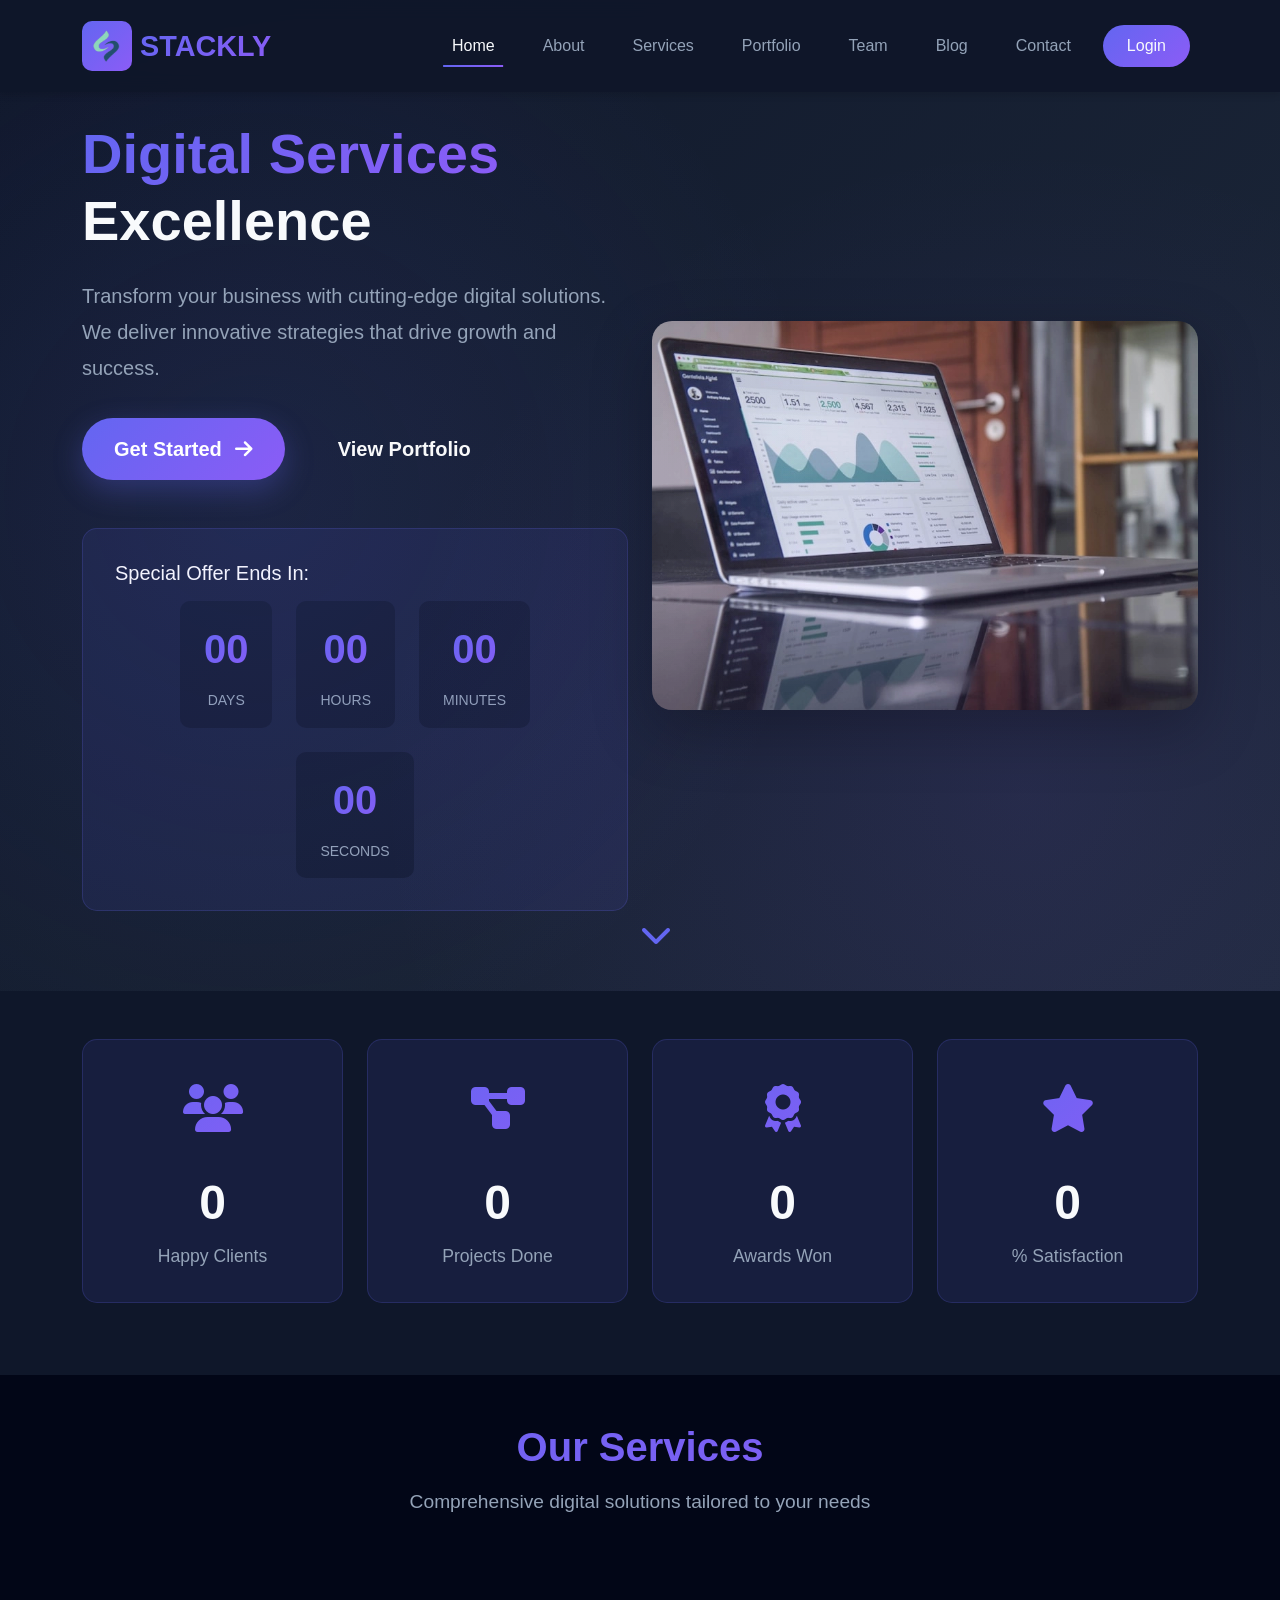
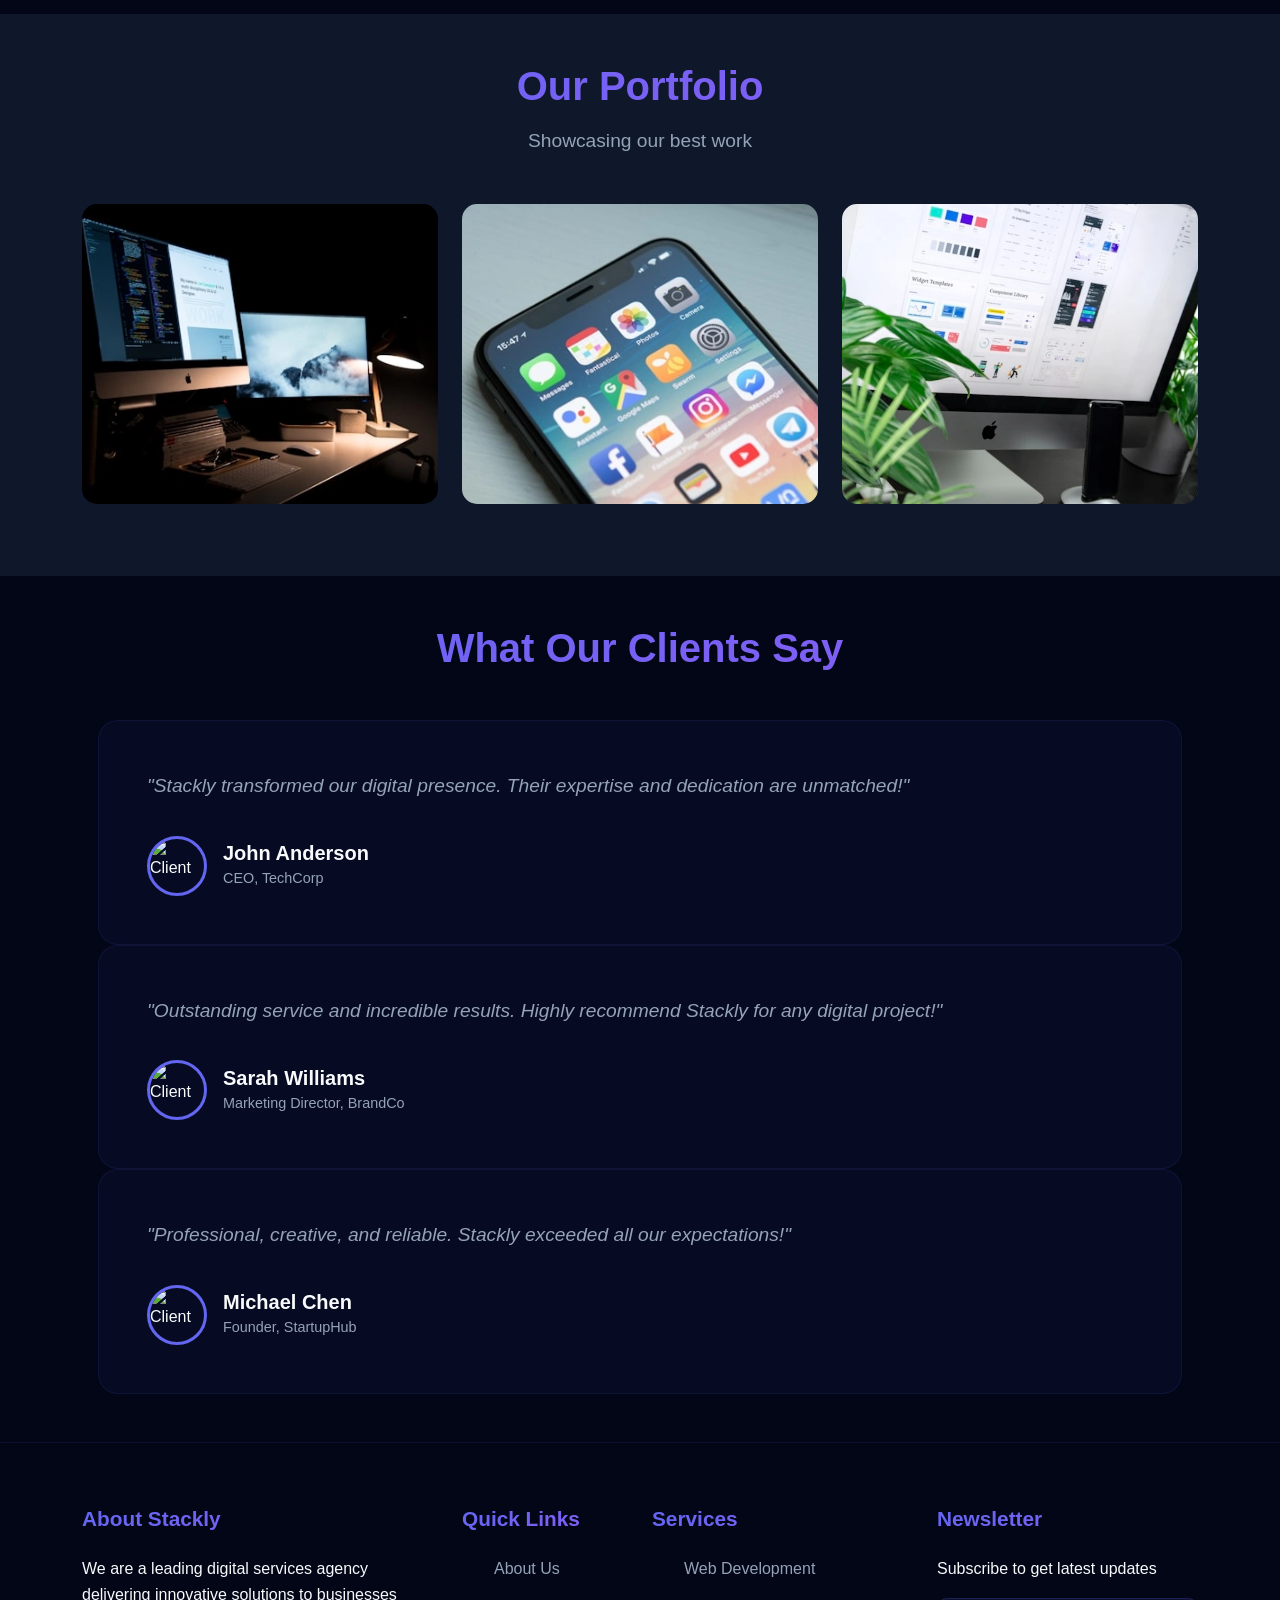
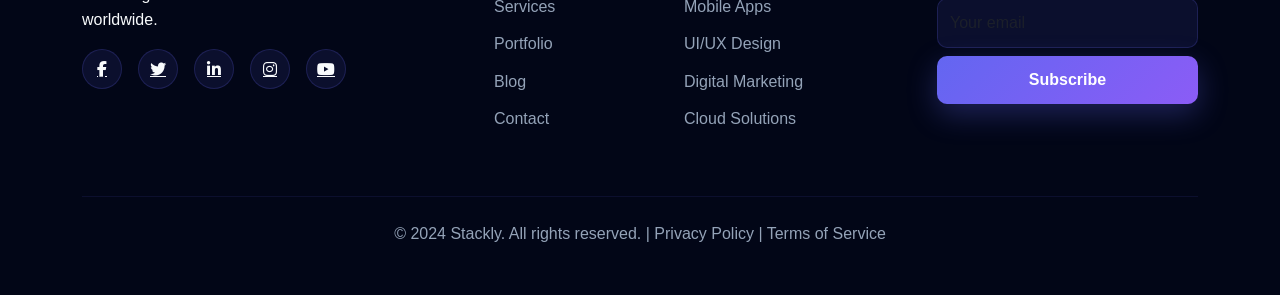
==== index.html @ be6be54f "initial commit" ====
<!DOCTYPE html>
<html lang="en">
<head>
    <meta charset="UTF-8">
    <meta name="viewport" content="width=device-width, initial-scale=1.0">
    <title>Stackly</title>
    
    <!-- CSS Libraries -->
    <link rel="stylesheet" href="https://cdnjs.cloudflare.com/ajax/libs/animate.css/4.1.1/animate.min.css">
    <link rel="stylesheet" href="https://cdn.jsdelivr.net/npm/bootstrap@5.3.0/dist/css/bootstrap.min.css">
    <link rel="stylesheet" href="https://cdnjs.cloudflare.com/ajax/libs/bootstrap-select/1.14.0-beta3/css/bootstrap-select.min.css">
    <link rel="stylesheet" href="https://cdnjs.cloudflare.com/ajax/libs/aos/2.3.4/aos.css">
    <link rel="stylesheet" href="https://cdnjs.cloudflare.com/ajax/libs/font-awesome/6.4.0/css/all.min.css">
    <link rel="stylesheet" href="https://cdnjs.cloudflare.com/ajax/libs/magnific-popup.js/1.1.0/magnific-popup.min.css">
    <link rel="stylesheet" href="https://cdnjs.cloudflare.com/ajax/libs/OwlCarousel2/2.3.4/assets/owl.carousel.min.css">
    <link rel="stylesheet" href="https://cdnjs.cloudflare.com/ajax/libs/slick-carousel/1.8.1/slick.min.css">
    <link rel="stylesheet" href="https://cdnjs.cloudflare.com/ajax/libs/tiny-slider/2.9.4/tiny-slider.css">
    <link rel="stylesheet" href="https://cdnjs.cloudflare.com/ajax/libs/noUiSlider/15.7.0/nouislider.min.css">
    <link rel="stylesheet" href="styles.css">
</head>
<body>
    <!-- Header Navigation -->
    <header class="header-section">
        <nav class="navbar navbar-expand-lg navbar-dark fixed-top">
            <div class="container">
                <a class="navbar-brand animate__animated animate__fadeInLeft" href="index.html" >
                    <img src="images/logoimg.webp" alt="Stackly Logo" class="brand-icon" width="50px" height="50px">
                    <span class="brand-text">STACKLY</span>
                </a>
                <button class="navbar-toggler" type="button" data-bs-toggle="collapse" data-bs-target="#navbarNav">
                    <span class="navbar-toggler-icon"></span>
                </button>
                <div class="collapse navbar-collapse" id="navbarNav">
                    <ul class="navbar-nav ms-auto">
                        <li class="nav-item"><a class="nav-link active" href="index.html">Home</a></li>
                        <li class="nav-item"><a class="nav-link" href="about.html">About</a></li>
                        <li class="nav-item"><a class="nav-link" href="services.html">Services</a></li>
                        <li class="nav-item"><a class="nav-link" href="portfolio.html">Portfolio</a></li>
                        <li class="nav-item"><a class="nav-link" href="team.html">Team</a></li>
                        <li class="nav-item"><a class="nav-link" href="blog.html">Blog</a></li>
                        <li class="nav-item"><a class="nav-link" href="contact.html">Contact</a></li>
                        <li class="nav-item"><a class="nav-link btn-login" href="login.html">Login</a></li>
                    </ul>
                </div>
            </div>
        </nav>
    </header>

    <!-- Hero Section -->
    <section class="hero-section" id="hero">
        <div class="jarallax-container"></div>
        <div class="container">
            <div class="row align-items-center">
                <div class="col-lg-6" data-aos="fade-right" data-aos-duration="1000">
                    <h1 class="hero-title animate__animated animate__fadeInUp">
                        <span class="gradient-text" id="hero-text">Digital Services</span> 
                        <span class="typed-text">Excellence</span>
                    </h1>
                    <p class="hero-description animate__animated animate__fadeInUp animate__delay-1s">
                        Transform your business with cutting-edge digital solutions. We deliver innovative strategies that drive growth and success.
                    </p>
                    <div class="hero-buttons animate__animated animate__fadeInUp animate__delay-2s">
                        <a href="404.html" class="btn btn-primary btn-lg me-3" id="getStartedBtn">
                            <span>Get Started</span>
                            <i class="fas fa-arrow-right ms-2"></i>
                        </a>
                        <a href="portfolio.html" class="btn btn-outline-light btn-lg">
                            <span>View Portfolio</span>
                        </a>
                    </div>
                    
                    <!-- Countdown Timer -->
                    <div class="countdown-section mt-5" data-aos="fade-up" data-aos-delay="300">
                        <h5 class="text-white mb-3">Special Offer Ends In:</h5>
                        <div class="countdown-timer" id="countdown">
                            <div class="countdown-item">
                                <span class="countdown-value" id="days">00</span>
                                <span class="countdown-label">Days</span>
                            </div>
                            <div class="countdown-item">
                                <span class="countdown-value" id="hours">00</span>
                                <span class="countdown-label">Hours</span>
                            </div>
                            <div class="countdown-item">
                                <span class="countdown-value" id="minutes">00</span>
                                <span class="countdown-label">Minutes</span>
                            </div>
                            <div class="countdown-item">
                                <span class="countdown-value" id="seconds">00</span>
                                <span class="countdown-label">Seconds</span>
                            </div>
                        </div>
                    </div>
                </div>
                <div class="col-lg-6" data-aos="fade-left" data-aos-duration="1000">
                    <div class="hero-image">
                        <img src="images/1.webp" alt="Digital Services" class="img-fluid floating">
                    </div>
                </div>
            </div>
        </div>
        <div class="scroll-indicator animate__animated animate__bounce animate__infinite">
            <i class="fas fa-chevron-down"></i>
        </div>
    </section>

    <!-- Stats Section -->
    <section class="stats-section py-5">
        <div class="container">
            <div class="row text-center">
                <div class="col-md-3 col-sm-6 mb-4" data-aos="zoom-in" data-aos-delay="100">
                    <div class="stat-card">
                        <div class="stat-icon"><i class="fas fa-users"></i></div>
                        <div class="stat-number counter" data-target="500">0</div>
                        <div class="stat-label">Happy Clients</div>
                    </div>
                </div>
                <div class="col-md-3 col-sm-6 mb-4" data-aos="zoom-in" data-aos-delay="200">
                    <div class="stat-card">
                        <div class="stat-icon"><i class="fas fa-project-diagram"></i></div>
                        <div class="stat-number counter" data-target="850">0</div>
                        <div class="stat-label">Projects Done</div>
                    </div>
                </div>
                <div class="col-md-3 col-sm-6 mb-4" data-aos="zoom-in" data-aos-delay="300">
                    <div class="stat-card">
                        <div class="stat-icon"><i class="fas fa-award"></i></div>
                        <div class="stat-number counter" data-target="120">0</div>
                        <div class="stat-label">Awards Won</div>
                    </div>
                </div>
                <div class="col-md-3 col-sm-6 mb-4" data-aos="zoom-in" data-aos-delay="400">
                    <div class="stat-card">
                        <div class="stat-icon"><i class="fas fa-star"></i></div>
                        <div class="stat-number counter" data-target="98">0</div>
                        <div class="stat-label">% Satisfaction</div>
                    </div>
                </div>
            </div>
        </div>
    </section>

    <!-- Services Carousel -->
    <section class="services-carousel-section py-5">
        <div class="container">
            <div class="section-title text-center mb-5" data-aos="fade-up">
                <h2 class="circular-text">Our Services</h2>
                <p class="lead">Comprehensive digital solutions tailored to your needs</p>
            </div>
            
            <div class="owl-carousel owl-theme services-owl">
                <div class="service-card" data-aos="flip-left">
                    <div class="service-icon"><i class="fas fa-laptop-code"></i></div>
                    <h3>Web Development</h3>
                    <p>Custom websites and web applications built with modern technologies</p>
                </div>
                <div class="service-card" data-aos="flip-left" data-aos-delay="100">
                    <div class="service-icon"><i class="fas fa-mobile-alt"></i></div>
                    <h3>Mobile Apps</h3>
                    <p>Native and cross-platform mobile applications for iOS and Android</p>
                </div>
                <div class="service-card" data-aos="flip-left" data-aos-delay="200">
                    <div class="service-icon"><i class="fas fa-palette"></i></div>
                    <h3>UI/UX Design</h3>
                    <p>Beautiful, intuitive designs that enhance user experience</p>
                </div>
                <div class="service-card" data-aos="flip-left" data-aos-delay="300">
                    <div class="service-icon"><i class="fas fa-chart-line"></i></div>
                    <h3>Digital Marketing</h3>
                    <p>Strategic marketing campaigns that drive results</p>
                </div>
                <div class="service-card" data-aos="flip-left" data-aos-delay="400">
                    <div class="service-icon"><i class="fas fa-cloud"></i></div>
                    <h3>Cloud Solutions</h3>
                    <p>Scalable cloud infrastructure and migration services</p>
                </div>
            </div>
        </div>
    </section>

    <!-- Portfolio Grid with Isotope -->
    <section class="portfolio-section py-5">
        <div class="container">
            <div class="section-title text-center mb-5" data-aos="fade-up">
                <h2>Our Portfolio</h2>
                <p class="lead">Showcasing our best work</p>
            </div>
            
          
            
            <div class="portfolio-grid row">
                <div class="col-lg-4 col-md-6 mb-4 portfolio-item web">
                    <div class="portfolio-card" data-aos="zoom-in">
                        <img src="images/2.webp" alt="Project 1">
                        <div class="portfolio-overlay">
                            <h4>E-Commerce Platform</h4>
                            <p>Web Development</p>
                            
                        </div>
                    </div>
                </div>
                <div class="col-lg-4 col-md-6 mb-4 portfolio-item mobile">
                    <div class="portfolio-card" data-aos="zoom-in" data-aos-delay="100">
                        <img src="images/3.webp" alt="Project 2">
                        <div class="portfolio-overlay">
                            <h4>Fitness Mobile App</h4>
                            <p>Mobile Development</p>
                            
                        </div>
                    </div>
                </div>
                <div class="col-lg-4 col-md-6 mb-4 portfolio-item branding">
                    <div class="portfolio-card" data-aos="zoom-in" data-aos-delay="200">
                        <img src="images/4.webp" alt="Project 3">
                        <div class="portfolio-overlay">
                            <h4>Brand Identity</h4>
                            <p>Branding Design</p>
                            
                        </div>
                    </div>
                </div>
            </div>
        </div>
    </section>

    <!-- Testimonials Slider -->
    <section class="testimonials-section py-5">
        <div class="container">
            <div class="section-title text-center mb-5" data-aos="fade-up">
                <h2>What Our Clients Say</h2>
            </div>
            
            <div class="testimonials-slider">
                <div class="testimonial-item">
                    <div class="testimonial-content">
                        <p class="testimonial-text">"Stackly transformed our digital presence. Their expertise and dedication are unmatched!"</p>
                        <div class="testimonial-author">
                            <img src="https://randomuser.me/api/portraits/men/32.jpg" alt="Client">
                            <div>
                                <h5>John Anderson</h5>
                                <span>CEO, TechCorp</span>
                            </div>
                        </div>
                    </div>
                </div>
                <div class="testimonial-item">
                    <div class="testimonial-content">
                        <p class="testimonial-text">"Outstanding service and incredible results. Highly recommend Stackly for any digital project!"</p>
                        <div class="testimonial-author">
                            <img src="https://randomuser.me/api/portraits/women/44.jpg" alt="Client">
                            <div>
                                <h5>Sarah Williams</h5>
                                <span>Marketing Director, BrandCo</span>
                            </div>
                        </div>
                    </div>
                </div>
                <div class="testimonial-item">
                    <div class="testimonial-content">
                        <p class="testimonial-text">"Professional, creative, and reliable. Stackly exceeded all our expectations!"</p>
                        <div class="testimonial-author">
                            <img src="https://randomuser.me/api/portraits/men/67.jpg" alt="Client">
                            <div>
                                <h5>Michael Chen</h5>
                                <span>Founder, StartupHub</span>
                            </div>
                        </div>
                    </div>
                </div>
            </div>
        </div>
    </section>

    <!-- Footer -->
    <footer class="footer-section">
        <div class="container">
            <div class="row">
                <div class="col-lg-4 col-md-6 mb-4" data-aos="fade-up">
                    <h4 class="footer-title">About Stackly</h4>
                    <p>We are a leading digital services agency delivering innovative solutions to businesses worldwide.</p>
                    <div class="social-links mt-3">
                        <a href="https://facebook.com" target="_blank" class="social-link"><i class="fab fa-facebook-f"></i></a>
                        <a href="https://twitter.com" target="_blank" class="social-link"><i class="fab fa-twitter"></i></a>
                        <a href="https://linkedin.com" target="_blank" class="social-link"><i class="fab fa-linkedin-in"></i></a>
                        <a href="https://instagram.com" target="_blank" class="social-link"><i class="fab fa-instagram"></i></a>
                        <a href="https://youtube.com" target="_blank" class="social-link"><i class="fab fa-youtube"></i></a>
                    </div>
                </div>
                <div class="col-lg-2 col-md-6 mb-4" data-aos="fade-up" data-aos-delay="100">
                    <h4 class="footer-title">Quick Links</h4>
                    <ul class="footer-links">
                        <li><a href="about.html">About Us</a></li>
                        <li><a href="services.html">Services</a></li>
                        <li><a href="portfolio.html">Portfolio</a></li>
                        <li><a href="blog.html">Blog</a></li>
                        <li><a href="contact.html">Contact</a></li>
                    </ul>
                </div>
                <div class="col-lg-3 col-md-6 mb-4" data-aos="fade-up" data-aos-delay="200">
                    <h4 class="footer-title">Services</h4>
                    <ul class="footer-links">
                        <li><a href="services.html">Web Development</a></li>
                        <li><a href="services.html">Mobile Apps</a></li>
                        <li><a href="services.html">UI/UX Design</a></li>
                        <li><a href="services.html">Digital Marketing</a></li>
                        <li><a href="services.html">Cloud Solutions</a></li>
                    </ul>
                </div>
                <div class="col-lg-3 col-md-6 mb-4" data-aos="fade-up" data-aos-delay="300">
                    <h4 class="footer-title">Newsletter</h4>
                    <p>Subscribe to get latest updates</p>
                    <form class="newsletter-form">
                        <input type="email" class="form-control mb-2" placeholder="Your email">
                        <button type="submit" class="btn btn-primary w-100">Subscribe</button>
                    </form>
                </div>
            </div>
            <div class="footer-bottom text-center mt-4 pt-4">
                <p>&copy; 2024 Stackly. All rights reserved. | <a href="404.html">Privacy Policy</a> | <a href="404.html">Terms of Service</a></p>
            </div>
        </div>
    </footer>

    <!-- JS Libraries -->
    <script src="https://cdnjs.cloudflare.com/ajax/libs/jquery/3.7.0/jquery.min.js"></script>
    <script src="https://cdn.jsdelivr.net/npm/bootstrap@5.3.0/dist/js/bootstrap.bundle.min.js"></script>
    <script src="https://cdnjs.cloudflare.com/ajax/libs/bootstrap-select/1.14.0-beta3/js/bootstrap-select.min.js"></script>
    <script src="https://cdnjs.cloudflare.com/ajax/libs/aos/2.3.4/aos.js"></script>
    <script src="https://cdnjs.cloudflare.com/ajax/libs/gsap/3.12.2/gsap.min.js"></script>
    <script src="https://cdnjs.cloudflare.com/ajax/libs/gsap/3.12.2/ScrollTrigger.min.js"></script>
    <script src="https://cdnjs.cloudflare.com/ajax/libs/jquery.imagesloaded/5.0.0/imagesloaded.pkgd.min.js"></script>
    <script src="https://cdnjs.cloudflare.com/ajax/libs/jquery.isotope/3.0.6/isotope.pkgd.min.js"></script>
    <script src="https://cdnjs.cloudflare.com/ajax/libs/jarallax/2.1.3/jarallax.min.js"></script>
    <script src="https://cdnjs.cloudflare.com/ajax/libs/jquery-appear/0.4.1/jquery.appear.min.js"></script>
    <script src="https://cdnjs.cloudflare.com/ajax/libs/circletype/2.3.0/circletype.min.js"></script>
    <script src="https://cdnjs.cloudflare.com/ajax/libs/lettering.js/0.7.0/jquery.lettering.min.js"></script>
    <script src="https://cdnjs.cloudflare.com/ajax/libs/magnific-popup.js/1.1.0/jquery.magnific-popup.min.js"></script>
    <script src="https://cdnjs.cloudflare.com/ajax/libs/jquery-validate/1.19.5/jquery.validate.min.js"></script>
    <script src="https://cdnjs.cloudflare.com/ajax/libs/noUiSlider/15.7.0/nouislider.min.js"></script>
    <script src="https://cdnjs.cloudflare.com/ajax/libs/wnumb/1.2.0/wNumb.min.js"></script>
    <script src="https://cdnjs.cloudflare.com/ajax/libs/OwlCarousel2/2.3.4/owl.carousel.min.js"></script>
    <script src="https://cdnjs.cloudflare.com/ajax/libs/slick-carousel/1.8.1/slick.min.js"></script>
    <script src="https://cdnjs.cloudflare.com/ajax/libs/tiny-slider/2.9.4/min/tiny-slider.js"></script>
    <script src="script.js"></script>
      <script>
        document.querySelector('.newsletter-form').addEventListener('submit', function(e) {
            e.preventDefault();
            window.location.href = '404.html';
        });
    </script>
</body>
</html>
---- styles.css ----
html,body{
    width: 100%;
    overflow-x: hidden;
}
* {
    margin: 0;
    padding: 0;
    box-sizing: border-box;
}

:root {
    --primary-color: #6366f1;
    --secondary-color: #8b5cf6;
    --accent-color: #ec4899;
    --dark-bg: #0f172a;
    --darker-bg: #020617;
    --light-text: #f8fafc;
    --gray-text: #94a3b8;
    --success-color: #10b981;
    --warning-color: #f59e0b;
    --gradient-1: linear-gradient(135deg, #6366f1 0%, #8b5cf6 100%);
    --gradient-2: linear-gradient(135deg, #ec4899 0%, #f43f5e 100%);
    --gradient-3: linear-gradient(135deg, #0ea5e9 0%, #6366f1 100%);
}

body {
    font-family: 'Inter', -apple-system, BlinkMacSystemFont, 'Segoe UI', Roboto, sans-serif;
    background-color: var(--darker-bg);
    color: var(--light-text);
    overflow-x: hidden;
    line-height: 1.6;
}

/* Header and Navigation */
.header-section {
    position: relative;
    z-index: 1000;
}

.navbar {
    background: rgba(15, 23, 42, 0.95);
    backdrop-filter: blur(10px);
    padding: 1rem 0;
    transition: all 0.3s ease;
    box-shadow: 0 4px 6px rgba(0, 0, 0, 0.1);
}

.navbar-brand {
    font-size: 1.8rem;
    font-weight: 800;
    display: flex;
    align-items: center;
    gap: 0.5rem;
    color: var(--light-text) !important;
}

.brand-icon {
    background: var(--gradient-1);
    padding: 0.5rem;
    border-radius: 10px;
    display: flex;
    align-items: center;
    justify-content: center;
}

.brand-text {
    background: var(--gradient-1);
    -webkit-background-clip: text;
    -webkit-text-fill-color: transparent;
    background-clip: text;
}

.nav-link {
    color: var(--gray-text) !important;
    font-weight: 500;
    margin: 0 0.5rem;
    padding: 0.5rem 1rem !important;
    transition: all 0.3s ease;
    position: relative;
}

.nav-link::after {
    content: '';
    position: absolute;
    bottom: 0;
    left: 50%;
    transform: translateX(-50%);
    width: 0;
    height: 2px;
    background: var(--gradient-1);
    transition: width 0.3s ease;
}

.nav-link:hover,
.nav-link.active {
    color: var(--light-text) !important;
}

.nav-link:hover::after,
.nav-link.active::after {
    width: 80%;
}

.btn-login {
    background: var(--gradient-1);
    border-radius: 25px;
    padding: 0.5rem 1.5rem !important;
    color: var(--light-text) !important;
}

.btn-login:hover {
    transform: translateY(-2px);
    box-shadow: 0 10px 20px rgba(99, 102, 241, 0.3);
}

/* Hero Section */
.hero-section {
    min-height: 100vh;
    display: flex;
    align-items: center;
    background: linear-gradient(135deg, #0f172a 0%, #1e293b 100%);
    position: relative;
    padding: 120px 0 80px;
    overflow: hidden;
}

.hero-section::before {
    content: '';
    position: absolute;
    top: 0;
    left: 0;
    width: 100%;
    height: 100%;
    background: radial-gradient(circle at 20% 50%, rgba(99, 102, 241, 0.1) 0%, transparent 50%),
                radial-gradient(circle at 80% 80%, rgba(139, 92, 246, 0.1) 0%, transparent 50%);
}

.hero-title {
    font-size: 3.5rem;
    font-weight: 800;
    line-height: 1.2;
    margin-bottom: 1.5rem;
    color: var(--light-text);
}

.gradient-text {
    background: var(--gradient-1);
    -webkit-background-clip: text;
    -webkit-text-fill-color: transparent;
    background-clip: text;
    display: inline-block;
}

.hero-description {
    font-size: 1.25rem;
    color: var(--gray-text);
    margin-bottom: 2rem;
    line-height: 1.8;
}

.hero-buttons .btn {
    padding: 1rem 2rem;
    font-weight: 600;
    border-radius: 50px;
    transition: all 0.3s ease;
    border: none;
}

.btn-primary {
    background: var(--gradient-1);
    box-shadow: 0 10px 30px rgba(99, 102, 241, 0.3);
}

.btn-primary:hover {
    transform: translateY(-3px);
    box-shadow: 0 15px 40px rgba(99, 102, 241, 0.4);
}

.btn-outline-light {
    border: 2px solid var(--light-text);
    background: transparent;
}

.btn-outline-light:hover {
    background: var(--light-text);
    color: var(--dark-bg) !important;
    transform: translateY(-3px);
}

.hero-image img {
    border-radius: 20px;
    box-shadow: 0 20px 60px rgba(0, 0, 0, 0.3);
}

.floating {
    animation: floating 3s ease-in-out infinite;
}

@keyframes floating {
    0%, 100% {
        transform: translateY(0);
    }
    50% {
        transform: translateY(-20px);
    }
}

.scroll-indicator {
    position: absolute;
    bottom: 30px;
    left: 50%;
    transform: translateX(-50%);
    font-size: 2rem;
    color: var(--primary-color);
}

/* Countdown Timer */
.countdown-section {
    background: rgba(99, 102, 241, 0.1);
    padding: 2rem;
    border-radius: 15px;
    border: 1px solid rgba(99, 102, 241, 0.2);
}

.countdown-timer {
    display: flex;
    gap: 1.5rem;
    justify-content: center;
    flex-wrap: wrap;
}

.countdown-item {
    display: flex;
    flex-direction: column;
    align-items: center;
    background: rgba(15, 23, 42, 0.5);
    padding: 1rem 1.5rem;
    border-radius: 10px;
    min-width: 80px;
}

.countdown-value {
    font-size: 2.5rem;
    font-weight: 700;
    background: var(--gradient-1);
    -webkit-background-clip: text;
    -webkit-text-fill-color: transparent;
    background-clip: text;
}

.countdown-label {
    font-size: 0.875rem;
    color: var(--gray-text);
    margin-top: 0.5rem;
    text-transform: uppercase;
}

/* Stats Section */
.stats-section {
    background: var(--dark-bg);
    padding: 4rem 0;
}

.stat-card {
    background: rgba(99, 102, 241, 0.1);
    padding: 2rem;
    border-radius: 15px;
    transition: all 0.3s ease;
    border: 1px solid rgba(99, 102, 241, 0.2);
}

.stat-card:hover {
    transform: translateY(-10px);
    box-shadow: 0 20px 40px rgba(99, 102, 241, 0.2);
    border-color: var(--primary-color);
}

.stat-icon {
    font-size: 3rem;
    background: var(--gradient-1);
    -webkit-background-clip: text;
    -webkit-text-fill-color: transparent;
    background-clip: text;
    margin-bottom: 1rem;
}

.stat-number {
    font-size: 3rem;
    font-weight: 800;
    color: var(--light-text);
}

.stat-label {
    color: var(--gray-text);
    font-size: 1.1rem;
}

/* Services Carousel */
.services-carousel-section {
    background: var(--darker-bg);
    padding: 5rem 0;
}

.section-title h2 {
    font-size: 2.5rem;
    font-weight: 800;
    margin-bottom: 1rem;
    background: var(--gradient-1);
    -webkit-background-clip: text;
    -webkit-text-fill-color: transparent;
    background-clip: text;
}

.section-title p {
    color: var(--gray-text);
    font-size: 1.2rem;
}

.service-card {
    background: rgba(99, 102, 241, 0.05);
    padding: 3rem 2rem;
    border-radius: 20px;
    text-align: center;
    transition: all 0.3s ease;
    border: 1px solid rgba(99, 102, 241, 0.1);
    margin: 1rem;
}

.service-card:hover {
    background: rgba(99, 102, 241, 0.1);
    transform: translateY(-10px);
    border-color: var(--primary-color);
}

.service-icon {
    font-size: 3.5rem;
    background: var(--gradient-1);
    -webkit-background-clip: text;
    -webkit-text-fill-color: transparent;
    background-clip: text;
    margin-bottom: 1.5rem;
}

.service-card h3 {
    font-size: 1.5rem;
    font-weight: 700;
    margin-bottom: 1rem;
    color: var(--light-text);
}

.service-card p {
    color: var(--gray-text);
    line-height: 1.8;
}

/* Portfolio Section */
.portfolio-section {
    background: var(--dark-bg);
    padding: 5rem 0;
}

.portfolio-filters {
    margin-bottom: 3rem;
}

.filter-btn {
    background: transparent;
    border: 2px solid rgba(99, 102, 241, 0.3);
    color: var(--gray-text);
    padding: 0.75rem 2rem;
    margin: 0.5rem;
    border-radius: 50px;
    font-weight: 600;
    transition: all 0.3s ease;
    cursor: pointer;
}

.filter-btn:hover,
.filter-btn.active {
    background: var(--gradient-1);
    color: var(--light-text);
    border-color: transparent;
    transform: translateY(-2px);
}

.portfolio-card {
    position: relative;
    border-radius: 15px;
    overflow: hidden;
    cursor: pointer;
}

.portfolio-card img {
    width: 100%;
    height: 300px;
    object-fit: cover;
    transition: transform 0.5s ease;
}

.portfolio-overlay {
    position: absolute;
    top: 0;
    left: 0;
    width: 100%;
    height: 100%;
    background: linear-gradient(135deg, rgba(99, 102, 241, 0.9), rgba(139, 92, 246, 0.9));
    display: flex;
    flex-direction: column;
    align-items: center;
    justify-content: center;
    opacity: 0;
    transition: all 0.3s ease;
}

.portfolio-card:hover .portfolio-overlay {
    opacity: 1;
}

.portfolio-card:hover img {
    transform: scale(1.1);
}

.portfolio-overlay h4 {
    font-size: 1.5rem;
    font-weight: 700;
    margin-bottom: 0.5rem;
}

.portfolio-overlay p {
    color: rgba(255, 255, 255, 0.9);
    margin-bottom: 1rem;
}

.popup-link {
    background: rgba(255, 255, 255, 0.2);
    width: 50px;
    height: 50px;
    border-radius: 50%;
    display: flex;
    align-items: center;
    justify-content: center;
    color: var(--light-text);
    font-size: 1.2rem;
    transition: all 0.3s ease;
}

.popup-link:hover {
    background: var(--light-text);
    color: var(--primary-color);
    transform: scale(1.1);
}

/* Testimonials */
.testimonials-section {
    background: var(--darker-bg);
    padding: 5rem 0;
}

.testimonial-item {
    padding: 0 1rem;
}

.testimonial-content {
    background: rgba(99, 102, 241, 0.05);
    padding: 3rem;
    border-radius: 20px;
    border: 1px solid rgba(99, 102, 241, 0.1);
}

.testimonial-text {
    font-size: 1.2rem;
    color: var(--gray-text);
    margin-bottom: 2rem;
    font-style: italic;
    line-height: 1.8;
}

.testimonial-author {
    display: flex;
    align-items: center;
    gap: 1rem;
}

.testimonial-author img {
    width: 60px;
    height: 60px;
    border-radius: 50%;
    border: 3px solid var(--primary-color);
}

.testimonial-author h5 {
    margin: 0;
    font-weight: 700;
    color: var(--light-text);
}

.testimonial-author span {
    color: var(--gray-text);
    font-size: 0.9rem;
}

/* Footer */
.footer-section {
    background: var(--darker-bg);
    padding: 4rem 0 2rem;
    border-top: 1px solid rgba(99, 102, 241, 0.1);
}

.footer-title {
    font-size: 1.3rem;
    font-weight: 700;
    margin-bottom: 1.5rem;
    background: var(--gradient-1);
    -webkit-background-clip: text;
    -webkit-text-fill-color: transparent;
    background-clip: text;
}

.social-links {
    display: flex;
    gap: 1rem;
}

.social-link {
    width: 40px;
    height: 40px;
    border-radius: 50%;
    background: rgba(99, 102, 241, 0.1);
    display: flex;
    align-items: center;
    justify-content: center;
    color: var(--light-text);
    transition: all 0.3s ease;
    border: 1px solid rgba(99, 102, 241, 0.2);
}

.social-link:hover {
    background: var(--gradient-1);
    transform: translateY(-3px);
    box-shadow: 0 10px 20px rgba(99, 102, 241, 0.3);
}

.footer-links {
    list-style: none;
}

.footer-links li {
    margin-bottom: 0.75rem;
}

.footer-links a {
    color: var(--gray-text);
    text-decoration: none;
    transition: all 0.3s ease;
}

.footer-links a:hover {
    color: var(--primary-color);
    padding-left: 5px;
}

.newsletter-form input {
    background: rgba(99, 102, 241, 0.1);
    border: 1px solid rgba(99, 102, 241, 0.2);
    color: var(--light-text);
    padding: 0.75rem;
    border-radius: 10px;
}

.newsletter-form input:focus {
    outline: none;
    border-color: var(--primary-color);
    background: rgba(99, 102, 241, 0.15);
    color: var(--light-text);

}

.newsletter-form .btn {
    background: var(--gradient-1);
    border: none;
    padding: 0.75rem;
    border-radius: 10px;
    font-weight: 600;
}

.footer-bottom {
    border-top: 1px solid rgba(99, 102, 241, 0.1);
    color: var(--gray-text);
}

.footer-bottom a {
    color: var(--gray-text);
    text-decoration: none;
}

.footer-bottom a:hover {
    color: var(--primary-color);
}

/* Responsive Design */
@media (max-width: 991px) {
    .hero-title {
        font-size: 2.5rem;
    }
    
    .navbar-collapse {
        background: rgba(15, 23, 42, 0.98);
        padding: 1rem;
        border-radius: 10px;
        margin-top: 1rem;
    }
}

@media (max-width: 768px) {
    .hero-title {
        font-size: 2rem;
    }
    
    .hero-description {
        font-size: 1rem;
    }
    
    .countdown-timer {
        gap: 1rem;
    }
    
    .countdown-item {
        min-width: 60px;
        padding: 0.75rem 1rem;
    }
    
    .countdown-value {
        font-size: 2rem;
    }
    
    .stat-number {
        font-size: 2.5rem;
    }
    
    .section-title h2 {
        font-size: 2rem;
    }
}

@media (max-width: 576px) {
    .hero-section {
        padding: 100px 0 60px;
    }
    
    .hero-title {
        font-size: 1.75rem;
    }
    
    .hero-buttons .btn {
        padding: 0.75rem 1.5rem;
        font-size: 0.9rem;
        display: block;
        width: 100%;
        margin-bottom: 1rem;
    }
    
    .countdown-section {
        padding: 1.5rem 1rem;
    }
    
    .stat-card {
        padding: 1.5rem;
    }
    
    .testimonial-content {
        padding: 2rem 1.5rem;
    }
    
    .testimonial-text {
        font-size: 1rem;
    }
}

@media (max-width: 320px) {
    .hero-title {
        font-size: 1.5rem;
    }
    
    .countdown-item {
        min-width: 50px;
        padding: 0.5rem 0.75rem;
    }
    
    .countdown-value {
        font-size: 1.5rem;
    }
    
    .stat-number {
        font-size: 2rem;
    }
    
    .stat-icon {
        font-size: 2rem;
    }
}
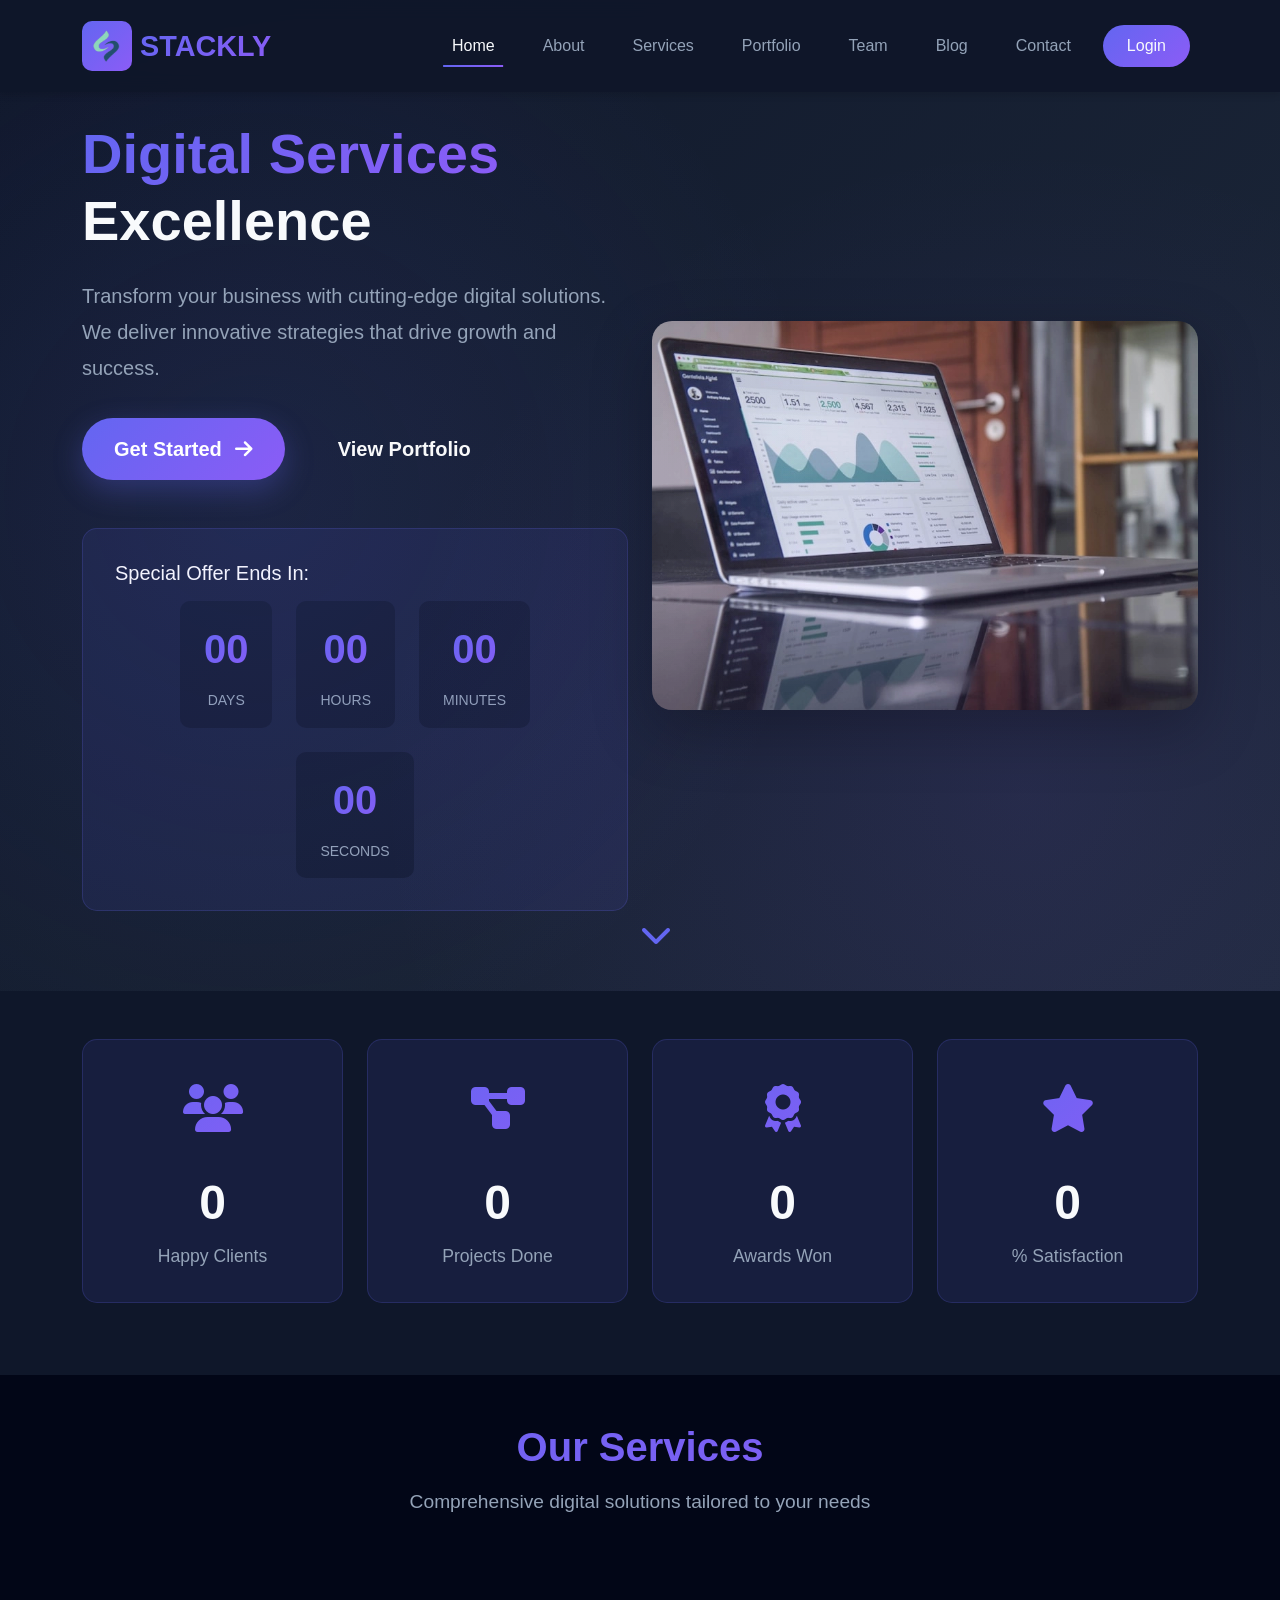
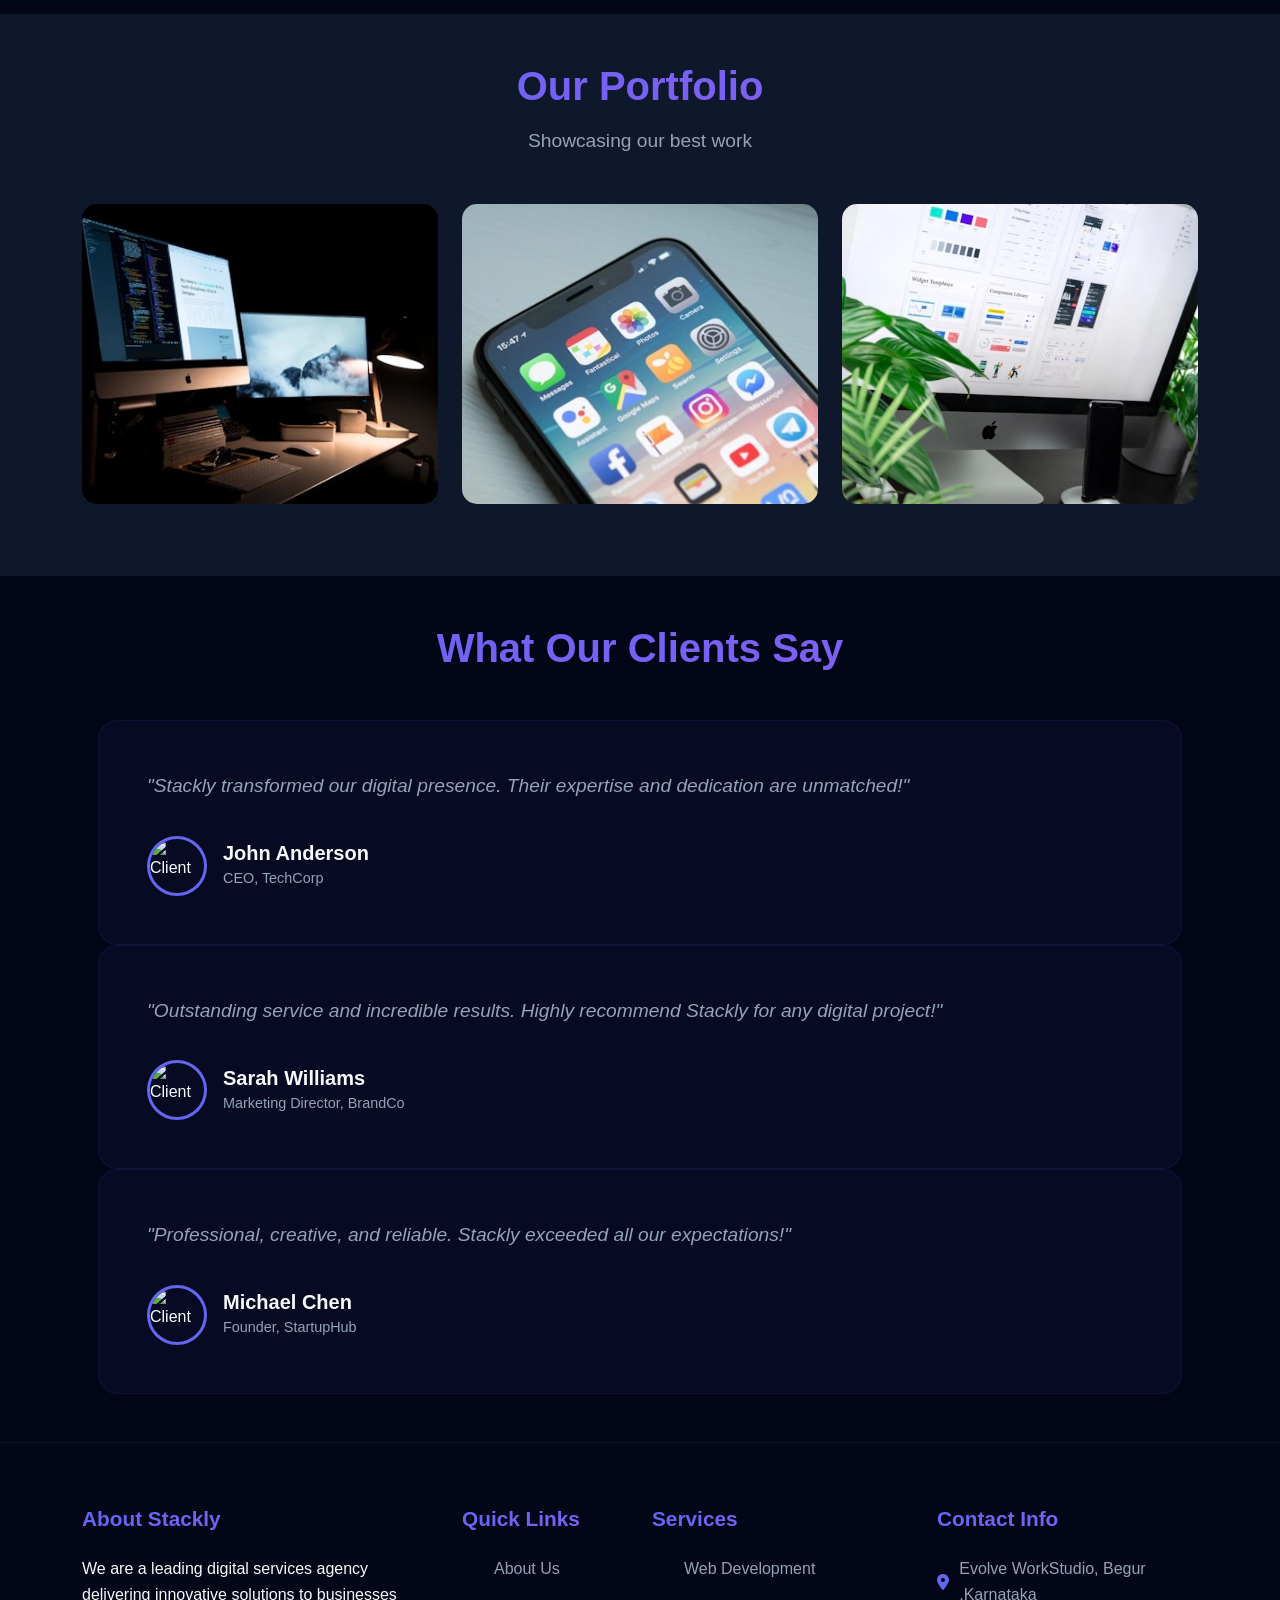
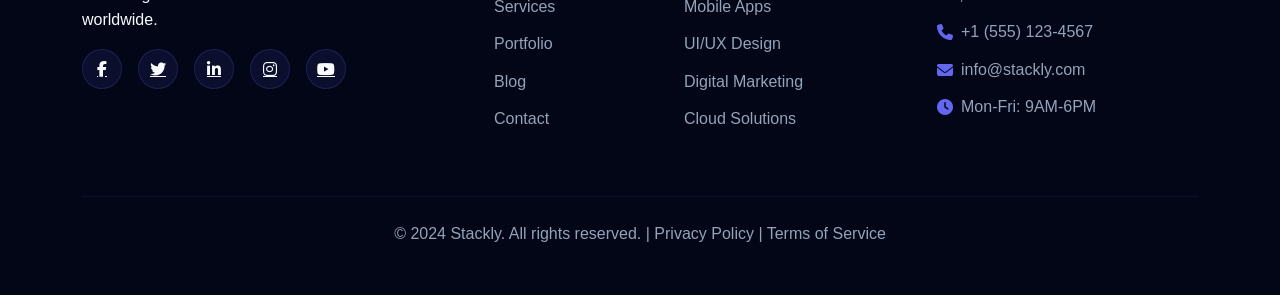
==== commit 53437417: "bug cleared" ====
--- a/index.html
+++ b/index.html
@@ -279,11 +279,11 @@
                     <h4 class="footer-title">About Stackly</h4>
                     <p>We are a leading digital services agency delivering innovative solutions to businesses worldwide.</p>
                     <div class="social-links mt-3">
-                        <a href="https://facebook.com" target="_blank" class="social-link"><i class="fab fa-facebook-f"></i></a>
-                        <a href="https://twitter.com" target="_blank" class="social-link"><i class="fab fa-twitter"></i></a>
-                        <a href="https://linkedin.com" target="_blank" class="social-link"><i class="fab fa-linkedin-in"></i></a>
-                        <a href="https://instagram.com" target="_blank" class="social-link"><i class="fab fa-instagram"></i></a>
-                        <a href="https://youtube.com" target="_blank" class="social-link"><i class="fab fa-youtube"></i></a>
+                        <a href="404.html" class="social-link"><i class="fab fa-facebook-f"></i></a>
+                        <a href="404.html" class="social-link"><i class="fab fa-twitter"></i></a>
+                        <a href="404.html" class="social-link"><i class="fab fa-linkedin-in"></i></a>
+                        <a href="404.html" class="social-link"><i class="fab fa-instagram"></i></a>
+                        <a href="404.html" class="social-link"><i class="fab fa-youtube"></i></a>
                     </div>
                 </div>
                 <div class="col-lg-2 col-md-6 mb-4" data-aos="fade-up" data-aos-delay="100">
@@ -307,12 +307,13 @@
                     </ul>
                 </div>
                 <div class="col-lg-3 col-md-6 mb-4" data-aos="fade-up" data-aos-delay="300">
-                    <h4 class="footer-title">Newsletter</h4>
-                    <p>Subscribe to get latest updates</p>
-                    <form class="newsletter-form">
-                        <input type="email" class="form-control mb-2" placeholder="Your email">
-                        <button type="submit" class="btn btn-primary w-100">Subscribe</button>
-                    </form>
+                    <h4 class="footer-title">Contact Info</h4>
+                    <div class="contact-info">
+                        <p><i class="fas fa-map-marker-alt me-2"></i>Evolve WorkStudio, Begur ,Karnataka</p>
+                        <p><i class="fas fa-phone me-2"></i>+1 (555) 123-4567</p>
+                        <p><i class="fas fa-envelope me-2"></i>info@stackly.com</p>
+                        <p><i class="fas fa-clock me-2"></i>Mon-Fri: 9AM-6PM</p>
+                    </div>
                 </div>
             </div>
             <div class="footer-bottom text-center mt-4 pt-4">
@@ -342,11 +343,5 @@
     <script src="https://cdnjs.cloudflare.com/ajax/libs/slick-carousel/1.8.1/slick.min.js"></script>
     <script src="https://cdnjs.cloudflare.com/ajax/libs/tiny-slider/2.9.4/min/tiny-slider.js"></script>
     <script src="script.js"></script>
-      <script>
-        document.querySelector('.newsletter-form').addEventListener('submit', function(e) {
-            e.preventDefault();
-            window.location.href = '404.html';
-        });
-    </script>
 </body>
 </html>
--- a/styles.css
+++ b/styles.css
@@ -559,6 +559,19 @@
     padding-left: 5px;
 }
 
+.contact-info p {
+    color: var(--gray-text);
+    margin-bottom: 0.75rem;
+    display: flex;
+    align-items: center;
+}
+
+.contact-info i {
+    color: var(--primary-color);
+    margin-right: 0.5rem;
+    width: 16px;
+}
+
 .newsletter-form input {
     background: rgba(99, 102, 241, 0.1);
     border: 1px solid rgba(99, 102, 241, 0.2);
